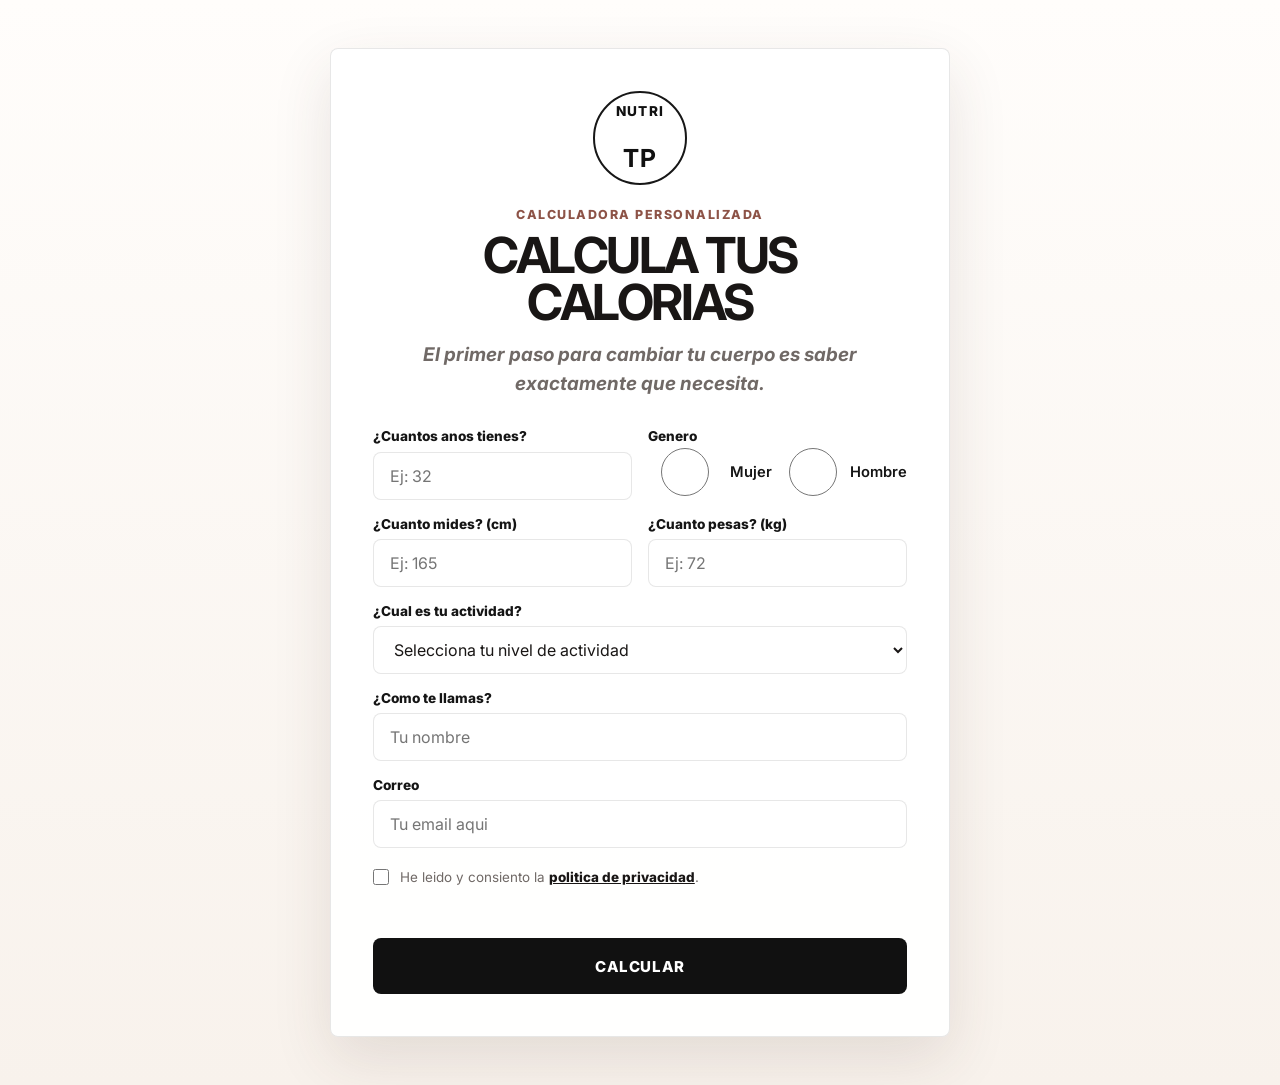
==== calorias/index.html @ 755e5775 "Add branded calorie calculator flow" ====
<!DOCTYPE html>
<html lang="es">
<head>
    <meta charset="UTF-8">
    <meta name="viewport" content="width=device-width, initial-scale=1.0">
    <title>Calcula tus calorias | Nutri TP</title>
    <meta name="description" content="Calculadora de calorias diaria de Nutri TP para mujeres latinas que quieren empezar su cambio con datos claros.">
    <meta name="robots" content="index, follow">
    <meta name="theme-color" content="#f8f2ec">
    <!-- Google Tag Manager -->
    <script>(function(w,d,s,l,i){w[l]=w[l]||[];w[l].push({'gtm.start':
    new Date().getTime(),event:'gtm.js'});var f=d.getElementsByTagName(s)[0],
    j=d.createElement(s),dl=l!='dataLayer'?'&l='+l:'';j.async=true;j.src=
    'https://www.googletagmanager.com/gtm.js?id='+i+dl;f.parentNode.insertBefore(j,f);
    })(window,document,'script','dataLayer','GTM-MWN6KKHT');</script>
    <!-- End Google Tag Manager -->
    <link rel="canonical" href="https://cute-monstera-3b5ed7.netlify.app/calorias/">
    <link rel="preconnect" href="https://fonts.googleapis.com">
    <link rel="preconnect" href="https://fonts.gstatic.com" crossorigin>
    <link href="https://fonts.googleapis.com/css2?family=Inter:wght@400;500;700;800&display=swap" rel="stylesheet">
    <link rel="stylesheet" href="./styles.css">
    <!-- Meta Pixel Code -->
    <script>
        !function(f, b, e, v, n, t, s) {
            if (f.fbq) return;
            n = f.fbq = function() {
                n.callMethod ? n.callMethod.apply(n, arguments) : n.queue.push(arguments);
            };
            if (!f._fbq) f._fbq = n;
            n.push = n;
            n.loaded = !0;
            n.version = '2.0';
            n.queue = [];
            t = b.createElement(e);
            t.async = !0;
            t.src = v;
            s = b.getElementsByTagName(e)[0];
            s.parentNode.insertBefore(t, s);
        }(window, document, 'script', 'https://connect.facebook.net/en_US/fbevents.js');
        fbq('init', '1562018114790795');
        fbq('track', 'PageView');
    </script>
    <!-- End Meta Pixel Code -->
</head>
<body class="calories-page">
    <!-- Google Tag Manager (noscript) -->
    <noscript><iframe src="https://www.googletagmanager.com/ns.html?id=GTM-MWN6KKHT"
    height="0" width="0" style="display:none;visibility:hidden"></iframe></noscript>
    <!-- End Google Tag Manager (noscript) -->
    <noscript><img height="1" width="1" style="display:none"
            src="https://www.facebook.com/tr?id=1562018114790795&ev=PageView&noscript=1" alt=""></noscript>

    <main class="calculator-shell">
        <section class="calculator-card" aria-labelledby="calculator-title">
            <a class="brand-mark" href="../index.html" aria-label="Volver a Nutri TP">
                <span>Nutri</span>
                <strong>TP</strong>
            </a>

            <p class="eyebrow">Calculadora personalizada</p>
            <h1 id="calculator-title">Calcula tus calorias</h1>
            <p class="intro">El primer paso para cambiar tu cuerpo es saber exactamente que necesita.</p>

            <form class="calories-form" id="calories-form" novalidate>
                <div class="form-row">
                    <label class="field">
                        <span>&iquest;Cuantos anos tienes?</span>
                        <input type="number" name="age" inputmode="numeric" min="14" max="85" placeholder="Ej: 32" required>
                    </label>

                    <fieldset class="field fieldset">
                        <legend>Genero</legend>
                        <div class="radio-grid">
                            <label><input type="radio" name="gender" value="female" required> Mujer</label>
                            <label><input type="radio" name="gender" value="male" required> Hombre</label>
                        </div>
                    </fieldset>
                </div>

                <div class="form-row">
                    <label class="field">
                        <span>&iquest;Cuanto mides? (cm)</span>
                        <input type="number" name="height" inputmode="decimal" min="120" max="230" placeholder="Ej: 165" required>
                    </label>

                    <label class="field">
                        <span>&iquest;Cuanto pesas? (kg)</span>
                        <input type="number" name="weight" inputmode="decimal" min="35" max="220" step="0.1" placeholder="Ej: 72" required>
                    </label>
                </div>

                <label class="field">
                    <span>&iquest;Cual es tu actividad?</span>
                    <select name="activity" required>
                        <option value="">Selecciona tu nivel de actividad</option>
                        <option value="1.2">Sedentaria: poco o nada de ejercicio</option>
                        <option value="1.375">Ligera: entrenas 1-3 dias por semana</option>
                        <option value="1.55">Moderada: entrenas 3-5 dias por semana</option>
                        <option value="1.725">Alta: entrenas 6-7 dias por semana</option>
                    </select>
                </label>

                <label class="field">
                    <span>&iquest;Como te llamas?</span>
                    <input type="text" name="name" autocomplete="name" placeholder="Tu nombre" required>
                </label>

                <label class="field">
                    <span>Correo</span>
                    <input type="email" name="email" autocomplete="email" placeholder="Tu email aqui" required>
                </label>

                <label class="privacy-check">
                    <input type="checkbox" name="privacy" required>
                    <span>He leido y consiento la <a href="../index.html" target="_blank" rel="noopener">politica de privacidad</a>.</span>
                </label>

                <p class="form-error" id="form-error" role="alert" aria-live="polite"></p>

                <button class="submit-button" type="submit">Calcular</button>
            </form>
        </section>
    </main>

    <script src="./calorias.js"></script>
</body>
</html>
---- calorias/styles.css ----
:root {
    --bg-page: #f8f2ec;
    --bg-panel: #ffffff;
    --bg-soft: #f5eee8;
    --text-primary: #191615;
    --text-secondary: #706966;
    --accent-primary: #a96657;
    --accent-strong: #8d5347;
    --accent-pink: #e44c87;
    --border-soft: rgba(25, 22, 21, 0.1);
    --shadow-soft: 0 22px 60px rgba(72, 48, 39, 0.12);
    --font-body: 'Inter', sans-serif;
}

* {
    box-sizing: border-box;
    margin: 0;
    padding: 0;
}

html {
    min-height: 100%;
}

body {
    min-height: 100vh;
    color: var(--text-primary);
    font-family: var(--font-body);
    background:
        linear-gradient(180deg, #fffdfb 0%, var(--bg-page) 100%);
}

button,
input,
select {
    font: inherit;
}

a {
    color: inherit;
}

.calculator-shell,
.result-shell {
    width: min(100%, 1180px);
    min-height: 100vh;
    margin: 0 auto;
    padding: 3rem 1rem;
    display: grid;
    place-items: center;
}

.calculator-card,
.result-card {
    width: min(100%, 620px);
    border: 1px solid var(--border-soft);
    border-radius: 8px;
    background: rgba(255, 255, 255, 0.94);
    box-shadow: var(--shadow-soft);
}

.calculator-card {
    padding: clamp(1.4rem, 3.4vw, 2.6rem);
}

.brand-mark {
    width: 94px;
    height: 94px;
    margin: 0 auto 1.4rem;
    border: 2px solid #171717;
    border-radius: 50%;
    color: #111111;
    text-decoration: none;
    display: grid;
    place-items: center;
    line-height: 0.9;
    text-align: center;
    text-transform: uppercase;
    letter-spacing: 0.08em;
}

.brand-mark span,
.brand-mark strong {
    display: block;
}

.brand-mark span {
    font-size: 0.85rem;
    font-weight: 800;
}

.brand-mark strong {
    margin-top: 0.25rem;
    font-size: 1.55rem;
}

.brand-mark-large {
    width: 108px;
    height: 108px;
    margin-bottom: 2.4rem;
}

.eyebrow {
    color: var(--accent-strong);
    font-size: 0.78rem;
    font-weight: 800;
    letter-spacing: 0.12em;
    text-align: center;
    text-transform: uppercase;
}

h1 {
    margin-top: 0.6rem;
    font-size: clamp(2rem, 4.4vw, 3.1rem);
    line-height: 0.96;
    letter-spacing: -0.05em;
    text-align: center;
    text-transform: uppercase;
}

.result-card h1 {
    text-transform: none;
}

.intro,
.result-intro {
    max-width: 31rem;
    margin: 0.8rem auto 1.9rem;
    color: var(--text-secondary);
    font-size: clamp(1rem, 2vw, 1.18rem);
    font-style: italic;
    font-weight: 700;
    line-height: 1.55;
    text-align: center;
}

.calories-form {
    display: grid;
    gap: 1rem;
}

.form-row {
    display: grid;
    grid-template-columns: repeat(2, minmax(0, 1fr));
    gap: 1rem;
}

.field {
    display: grid;
    gap: 0.45rem;
}

.field span,
.fieldset legend {
    color: #151515;
    font-size: 0.85rem;
    font-weight: 800;
}

.fieldset {
    border: 0;
}

.radio-grid {
    min-height: 48px;
    display: grid;
    grid-template-columns: repeat(2, minmax(0, 1fr));
    align-items: center;
    gap: 0.75rem;
}

.radio-grid label {
    display: flex;
    align-items: center;
    gap: 0.5rem;
    color: #151515;
    font-size: 0.92rem;
    font-weight: 600;
}

input,
select {
    width: 100%;
    min-height: 48px;
    border: 1px solid var(--border-soft);
    border-radius: 8px;
    background: #ffffff;
    color: var(--text-primary);
    padding: 0 1rem;
    outline: none;
    transition: border-color 0.2s ease, box-shadow 0.2s ease;
}

select {
    appearance: auto;
}

input:focus,
select:focus {
    border-color: rgba(169, 102, 87, 0.55);
    box-shadow: 0 0 0 4px rgba(169, 102, 87, 0.12);
}

.privacy-check {
    margin-top: 0.2rem;
    display: flex;
    align-items: flex-start;
    gap: 0.7rem;
    color: var(--text-secondary);
    font-size: 0.84rem;
    line-height: 1.45;
}

.privacy-check input {
    width: 16px;
    min-width: 16px;
    height: 16px;
    min-height: 16px;
    margin-top: 0.1rem;
    padding: 0;
}

.privacy-check a {
    color: var(--text-primary);
    font-weight: 800;
}

.form-error {
    min-height: 1.2rem;
    color: #b42318;
    font-size: 0.9rem;
    font-weight: 700;
    text-align: center;
}

.submit-button,
.booking-button {
    width: 100%;
    min-height: 56px;
    border: 0;
    border-radius: 8px;
    background: #111111;
    color: #ffffff;
    cursor: pointer;
    font-size: 0.94rem;
    font-weight: 800;
    letter-spacing: 0.04em;
    text-transform: uppercase;
    transition: transform 0.2s ease, background 0.2s ease, box-shadow 0.2s ease;
}

.submit-button:hover,
.booking-button:hover {
    transform: translateY(-1px);
    box-shadow: 0 18px 34px rgba(0, 0, 0, 0.14);
}

.result-card {
    width: min(100%, 980px);
    padding: clamp(2rem, 5vw, 4.8rem);
    text-align: center;
}

.result-intro {
    max-width: 45rem;
    margin-bottom: 3rem;
    font-style: normal;
    font-weight: 500;
}

.result-list {
    display: grid;
    gap: 1rem;
}

.result-item {
    min-height: 104px;
    border-radius: 8px;
    background: var(--bg-soft);
    padding: 1.2rem 2rem;
    display: grid;
    grid-template-columns: minmax(0, 1fr) auto;
    align-items: center;
    gap: 1.5rem;
    text-align: left;
}

.result-item div {
    display: flex;
    align-items: baseline;
    gap: 1rem;
    min-width: 0;
}

.result-item strong {
    color: #000000;
    font-size: clamp(2.4rem, 5vw, 3.4rem);
    line-height: 1;
    letter-spacing: -0.05em;
}

.result-item span {
    color: var(--text-secondary);
    font-size: clamp(1.1rem, 2.2vw, 1.45rem);
}

.result-item p {
    color: #111111;
    font-size: clamp(1rem, 2vw, 1.35rem);
    font-weight: 800;
    text-align: right;
}

.booking-button {
    max-width: 760px;
    min-height: 76px;
    margin-top: 3rem;
    background: linear-gradient(135deg, var(--accent-pink), var(--accent-primary));
    font-size: clamp(1rem, 2.1vw, 1.35rem);
    letter-spacing: 0.08em;
}

.investment-note {
    max-width: 52rem;
    margin: 1.4rem auto 0;
    color: var(--text-secondary);
    font-size: clamp(1rem, 2vw, 1.2rem);
    font-style: italic;
    font-weight: 700;
    line-height: 1.55;
}

.calendly-overlay,
.calendly-popup {
    z-index: 999999 !important;
}

@media (max-width: 720px) {
    .calculator-shell,
    .result-shell {
        padding: 1rem;
        align-items: start;
    }

    .calculator-card,
    .result-card {
        padding: 1.15rem;
    }

    .brand-mark {
        width: 76px;
        height: 76px;
        margin-bottom: 1rem;
    }

    .brand-mark-large {
        width: 84px;
        height: 84px;
    }

    .brand-mark strong {
        font-size: 1.2rem;
    }

    .brand-mark span {
        font-size: 0.7rem;
    }

    .form-row,
    .result-item {
        grid-template-columns: 1fr;
    }

    .radio-grid {
        grid-template-columns: 1fr 1fr;
    }

    .result-card {
        text-align: center;
    }

    .result-intro {
        margin-bottom: 1.8rem;
    }

    .result-item {
        min-height: 0;
        padding: 1rem;
        gap: 0.45rem;
        text-align: center;
    }

    .result-item div {
        justify-content: center;
        gap: 0.55rem;
        flex-wrap: wrap;
    }

    .result-item p {
        text-align: center;
    }

    .booking-button {
        min-height: 64px;
        margin-top: 1.5rem;
    }
}
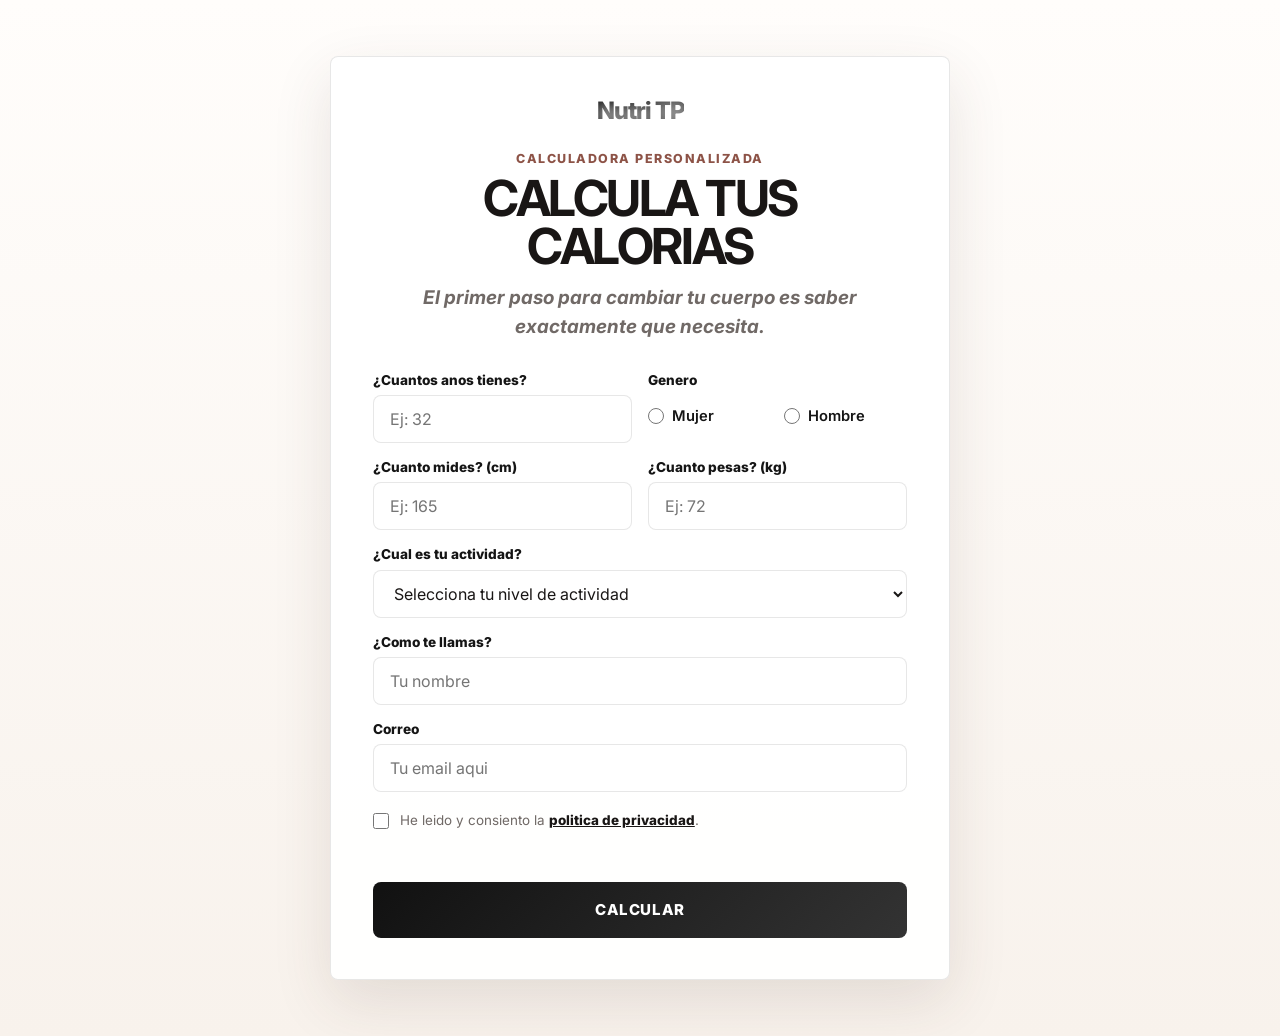
==== commit e4b6b283: "Refine calorie calculator branding" ====
--- a/calorias/index.html
+++ b/calorias/index.html
@@ -52,10 +52,7 @@
 
     <main class="calculator-shell">
         <section class="calculator-card" aria-labelledby="calculator-title">
-            <a class="brand-mark" href="../index.html" aria-label="Volver a Nutri TP">
-                <span>Nutri</span>
-                <strong>TP</strong>
-            </a>
+            <a class="brand-mark" href="../index.html" aria-label="Volver a Nutri TP">Nutri TP</a>
 
             <p class="eyebrow">Calculadora personalizada</p>
             <h1 id="calculator-title">Calcula tus calorias</h1>
--- a/calorias/styles.css
+++ b/calorias/styles.css
@@ -45,7 +45,7 @@
     width: min(100%, 1180px);
     min-height: 100vh;
     margin: 0 auto;
-    padding: 3rem 1rem;
+    padding: 3.5rem 1rem;
     display: grid;
     place-items: center;
 }
@@ -64,40 +64,25 @@
 }
 
 .brand-mark {
-    width: 94px;
-    height: 94px;
-    margin: 0 auto 1.4rem;
-    border: 2px solid #171717;
-    border-radius: 50%;
-    color: #111111;
+    width: fit-content;
+    margin: 0 auto 1.75rem;
+    color: var(--text-primary);
     text-decoration: none;
-    display: grid;
-    place-items: center;
-    line-height: 0.9;
-    text-align: center;
-    text-transform: uppercase;
-    letter-spacing: 0.08em;
-}
-
-.brand-mark span,
-.brand-mark strong {
     display: block;
-}
-
-.brand-mark span {
-    font-size: 0.85rem;
-    font-weight: 800;
-}
-
-.brand-mark strong {
-    margin-top: 0.25rem;
-    font-size: 1.55rem;
+    font-size: 1.5rem;
+    font-weight: 800;
+    letter-spacing: -1px;
+    line-height: 1;
+    background: linear-gradient(135deg, #111, #555);
+    -webkit-background-clip: text;
+    background-clip: text;
+    -webkit-text-fill-color: transparent;
+    text-shadow: 0 4px 15px rgba(255, 255, 255, 1);
 }
 
 .brand-mark-large {
-    width: 108px;
-    height: 108px;
-    margin-bottom: 2.4rem;
+    margin-bottom: 2.5rem;
+    font-size: 1.65rem;
 }
 
 .eyebrow {
@@ -176,6 +161,15 @@
     color: #151515;
     font-size: 0.92rem;
     font-weight: 600;
+}
+
+input[type="radio"] {
+    width: 16px;
+    min-width: 16px;
+    height: 16px;
+    min-height: 16px;
+    padding: 0;
+    flex: 0 0 auto;
 }
 
 input,
@@ -239,7 +233,7 @@
     min-height: 56px;
     border: 0;
     border-radius: 8px;
-    background: #111111;
+    background: linear-gradient(135deg, #111111, #333333);
     color: #ffffff;
     cursor: pointer;
     font-size: 0.94rem;
@@ -315,7 +309,7 @@
     max-width: 760px;
     min-height: 76px;
     margin-top: 3rem;
-    background: linear-gradient(135deg, var(--accent-pink), var(--accent-primary));
+    background: linear-gradient(135deg, var(--accent-primary), var(--accent-strong));
     font-size: clamp(1rem, 2.1vw, 1.35rem);
     letter-spacing: 0.08em;
 }
@@ -336,34 +330,58 @@
 }
 
 @media (max-width: 720px) {
+    body {
+        background: #ffffff;
+    }
+
     .calculator-shell,
     .result-shell {
-        padding: 1rem;
+        min-height: auto;
+        padding: 1.5rem 0.75rem 2.5rem;
         align-items: start;
     }
 
     .calculator-card,
     .result-card {
-        padding: 1.15rem;
+        width: 100%;
+        border: 0;
+        border-radius: 0;
+        box-shadow: none;
+        background: #ffffff;
+        padding: 0.5rem 0.25rem 0;
     }
 
     .brand-mark {
-        width: 76px;
-        height: 76px;
-        margin-bottom: 1rem;
+        margin-bottom: 1.35rem;
+        font-size: 1.45rem;
     }
 
     .brand-mark-large {
-        width: 84px;
-        height: 84px;
-    }
-
-    .brand-mark strong {
-        font-size: 1.2rem;
-    }
-
-    .brand-mark span {
-        font-size: 0.7rem;
+        margin-bottom: 1.75rem;
+        font-size: 1.45rem;
+    }
+
+    .eyebrow {
+        font-size: 0.72rem;
+    }
+
+    h1 {
+        font-size: clamp(1.9rem, 9.2vw, 2.55rem);
+        line-height: 0.98;
+        letter-spacing: -0.045em;
+    }
+
+    .intro,
+    .result-intro {
+        width: min(100%, 21rem);
+        margin-bottom: 1.45rem;
+        font-size: 1rem;
+        line-height: 1.5;
+        text-wrap: balance;
+    }
+
+    .calories-form {
+        gap: 0.9rem;
     }
 
     .form-row,
@@ -373,6 +391,19 @@
 
     .radio-grid {
         grid-template-columns: 1fr 1fr;
+        min-height: 44px;
+    }
+
+    input,
+    select {
+        min-height: 46px;
+        border-radius: 8px;
+        font-size: 0.95rem;
+    }
+
+    .submit-button {
+        min-height: 54px;
+        margin-top: 0.15rem;
     }
 
     .result-card {
@@ -385,7 +416,8 @@
 
     .result-item {
         min-height: 0;
-        padding: 1rem;
+        border-radius: 8px;
+        padding: 1.15rem 1rem;
         gap: 0.45rem;
         text-align: center;
     }
@@ -403,5 +435,8 @@
     .booking-button {
         min-height: 64px;
         margin-top: 1.5rem;
-    }
-}
+        font-size: 1rem;
+        line-height: 1.25;
+        padding: 0.9rem 1rem;
+    }
+}
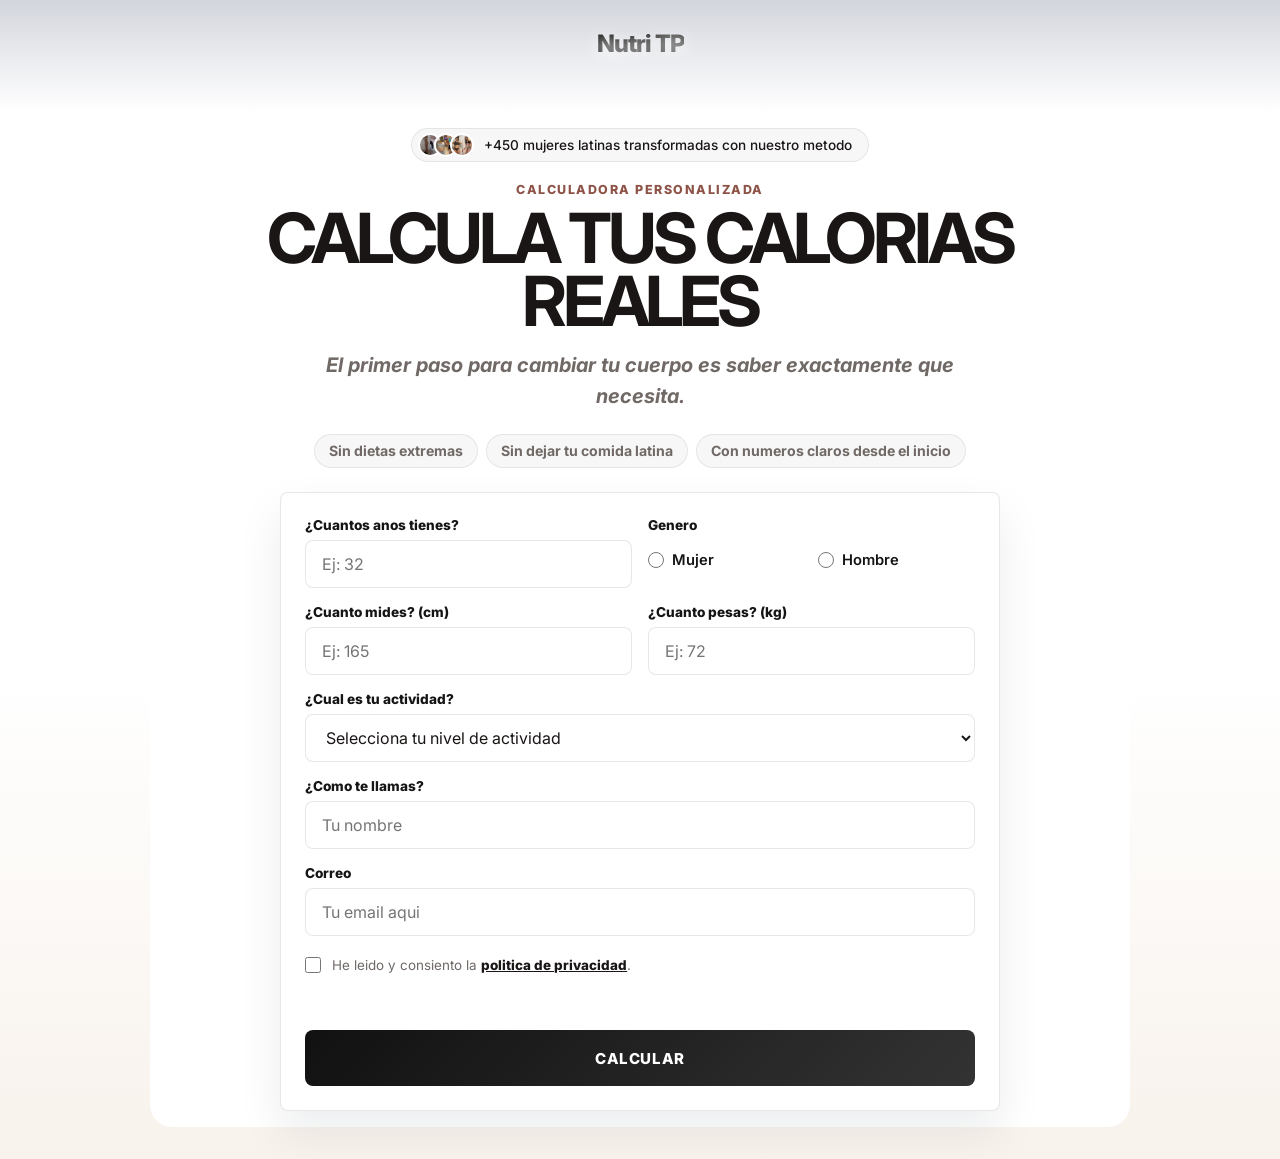
==== commit f57f250e: "Redesign calorie form like home hero" ====
--- a/calorias/index.html
+++ b/calorias/index.html
@@ -50,13 +50,32 @@
     <noscript><img height="1" width="1" style="display:none"
             src="https://www.facebook.com/tr?id=1562018114790795&ev=PageView&noscript=1" alt=""></noscript>
 
+    <header class="calculator-header">
+        <a class="brand-mark" href="../index.html" aria-label="Volver a Nutri TP">Nutri TP</a>
+    </header>
+
     <main class="calculator-shell">
         <section class="calculator-card" aria-labelledby="calculator-title">
-            <a class="brand-mark" href="../index.html" aria-label="Volver a Nutri TP">Nutri TP</a>
+            <div class="badge-proof">
+                <div class="avatars" aria-hidden="true">
+                    <span class="avatar"><img src="../1.png" alt=""></span>
+                    <span class="avatar"><img src="../2.png" alt=""></span>
+                    <span class="avatar"><img src="../3.png" alt=""></span>
+                </div>
+                <span>+450 mujeres latinas transformadas con nuestro metodo</span>
+            </div>
 
-            <p class="eyebrow">Calculadora personalizada</p>
-            <h1 id="calculator-title">Calcula tus calorias</h1>
-            <p class="intro">El primer paso para cambiar tu cuerpo es saber exactamente que necesita.</p>
+            <div class="calculator-copy">
+                <p class="eyebrow">Calculadora personalizada</p>
+                <h1 id="calculator-title">Calcula tus calorias reales</h1>
+                <p class="intro">El primer paso para cambiar tu cuerpo es saber exactamente que necesita.</p>
+
+                <ul class="calculator-benefits" aria-label="Beneficios">
+                    <li>Sin dietas extremas</li>
+                    <li>Sin dejar tu comida latina</li>
+                    <li>Con numeros claros desde el inicio</li>
+                </ul>
+            </div>
 
             <form class="calories-form" id="calories-form" novalidate>
                 <div class="form-row">
--- a/calorias/styles.css
+++ b/calorias/styles.css
@@ -20,14 +20,16 @@
 
 html {
     min-height: 100%;
+    overflow-x: hidden;
 }
 
 body {
     min-height: 100vh;
+    overflow-x: hidden;
     color: var(--text-primary);
     font-family: var(--font-body);
     background:
-        linear-gradient(180deg, #fffdfb 0%, var(--bg-page) 100%);
+        linear-gradient(180deg, #ffffff 0%, #ffffff 58%, var(--bg-page) 100%);
 }
 
 button,
@@ -40,7 +42,15 @@
     color: inherit;
 }
 
-.calculator-shell,
+.calculator-shell {
+    width: min(100%, 1180px);
+    min-height: 100vh;
+    margin: 0 auto;
+    padding: 5rem 1rem 2rem;
+    display: grid;
+    place-items: center;
+}
+
 .result-shell {
     width: min(100%, 1180px);
     min-height: 100vh;
@@ -50,22 +60,45 @@
     place-items: center;
 }
 
-.calculator-card,
+.calculator-header {
+    position: absolute;
+    top: 0;
+    left: 0;
+    z-index: 10;
+    width: 100%;
+    padding: 2rem 1rem 3.5rem;
+    display: flex;
+    justify-content: center;
+    background: linear-gradient(to bottom, rgba(206, 209, 217, 0.92) 0%, rgba(206, 209, 217, 0.42) 52%, rgba(206, 209, 217, 0) 100%);
+    pointer-events: none;
+}
+
+.calculator-header .brand-mark {
+    pointer-events: auto;
+}
+
+.calculator-card {
+    width: min(100%, 980px);
+    border-radius: 22px;
+    background: #ffffff;
+}
+
+.calculator-card {
+    padding: clamp(1.5rem, 4vw, 3rem) clamp(1rem, 3vw, 2rem) 1rem;
+    text-align: center;
+}
+
 .result-card {
-    width: min(100%, 620px);
+    width: min(100%, 980px);
     border: 1px solid var(--border-soft);
     border-radius: 8px;
     background: rgba(255, 255, 255, 0.94);
     box-shadow: var(--shadow-soft);
 }
 
-.calculator-card {
-    padding: clamp(1.4rem, 3.4vw, 2.6rem);
-}
-
 .brand-mark {
     width: fit-content;
-    margin: 0 auto 1.75rem;
+    margin: 0 auto;
     color: var(--text-primary);
     text-decoration: none;
     display: block;
@@ -85,6 +118,53 @@
     font-size: 1.65rem;
 }
 
+.badge-proof {
+    width: fit-content;
+    max-width: 100%;
+    margin: 0 auto 1.25rem;
+    display: inline-flex;
+    align-items: center;
+    gap: 10px;
+    border: 1px solid rgba(0, 0, 0, 0.08);
+    border-radius: 50px;
+    background: rgba(0, 0, 0, 0.03);
+    padding: 4px 16px 4px 6px;
+    color: var(--text-primary);
+    font-size: 0.85rem;
+    font-weight: 500;
+}
+
+.avatars {
+    display: flex;
+    flex: 0 0 auto;
+}
+
+.avatar {
+    width: 24px;
+    height: 24px;
+    margin-left: -8px;
+    border: 2px solid #ffffff;
+    border-radius: 50%;
+    overflow: hidden;
+    background: #333333;
+}
+
+.avatar:first-child {
+    margin-left: 0;
+}
+
+.avatar img {
+    width: 100%;
+    height: 100%;
+    display: block;
+    object-fit: cover;
+}
+
+.calculator-copy {
+    max-width: 820px;
+    margin: 0 auto;
+}
+
 .eyebrow {
     color: var(--accent-strong);
     font-size: 0.78rem;
@@ -96,9 +176,9 @@
 
 h1 {
     margin-top: 0.6rem;
-    font-size: clamp(2rem, 4.4vw, 3.1rem);
-    line-height: 0.96;
-    letter-spacing: -0.05em;
+    font-size: clamp(2.35rem, 5.4vw, 4.7rem);
+    line-height: 0.92;
+    letter-spacing: -0.06em;
     text-align: center;
     text-transform: uppercase;
 }
@@ -109,19 +189,48 @@
 
 .intro,
 .result-intro {
-    max-width: 31rem;
-    margin: 0.8rem auto 1.9rem;
+    max-width: 42rem;
+    margin: 1rem auto 1.4rem;
     color: var(--text-secondary);
-    font-size: clamp(1rem, 2vw, 1.18rem);
+    font-size: clamp(1rem, 2vw, 1.25rem);
     font-style: italic;
     font-weight: 700;
     line-height: 1.55;
     text-align: center;
 }
 
+.calculator-benefits {
+    max-width: 720px;
+    margin: 0 auto 1.5rem;
+    padding: 0;
+    display: flex;
+    justify-content: center;
+    flex-wrap: wrap;
+    gap: 0.55rem;
+    list-style: none;
+}
+
+.calculator-benefits li {
+    border: 1px solid rgba(0, 0, 0, 0.08);
+    border-radius: 999px;
+    background: rgba(0, 0, 0, 0.03);
+    padding: 0.45rem 0.85rem;
+    color: var(--text-secondary);
+    font-size: 0.88rem;
+    font-weight: 700;
+}
+
 .calories-form {
+    width: min(100%, 720px);
+    margin: 0 auto;
+    border-radius: 8px;
+    background: #ffffff;
+    padding: clamp(1rem, 2.5vw, 1.5rem);
     display: grid;
     gap: 1rem;
+    text-align: left;
+    box-shadow: 0 20px 45px rgba(15, 23, 42, 0.08);
+    border: 1px solid var(--border-soft);
 }
 
 .form-row {
@@ -243,6 +352,16 @@
     transition: transform 0.2s ease, background 0.2s ease, box-shadow 0.2s ease;
 }
 
+.submit-button {
+    margin-top: 0.25rem;
+}
+
+.submit-button:disabled {
+    cursor: wait;
+    opacity: 0.72;
+    transform: none;
+}
+
 .submit-button:hover,
 .booking-button:hover {
     transform: translateY(-1px);
@@ -337,8 +456,12 @@
     .calculator-shell,
     .result-shell {
         min-height: auto;
-        padding: 1.5rem 0.75rem 2.5rem;
+        padding: 5.25rem 0.75rem 2.5rem;
         align-items: start;
+    }
+
+    .result-shell {
+        padding-top: 1.5rem;
     }
 
     .calculator-card,
@@ -352,7 +475,6 @@
     }
 
     .brand-mark {
-        margin-bottom: 1.35rem;
         font-size: 1.45rem;
     }
 
@@ -366,8 +488,11 @@
     }
 
     h1 {
-        font-size: clamp(1.9rem, 9.2vw, 2.55rem);
-        line-height: 0.98;
+        max-width: 8.6ch;
+        margin-left: auto;
+        margin-right: auto;
+        font-size: clamp(2.25rem, 12vw, 3rem);
+        line-height: 0.94;
         letter-spacing: -0.045em;
     }
 
@@ -381,7 +506,38 @@
     }
 
     .calories-form {
+        width: 100%;
+        background: #ffffff;
+        padding: 0;
+        border: 0;
+        box-shadow: none;
         gap: 0.9rem;
+    }
+
+    .badge-proof {
+        width: 100%;
+        align-items: center;
+        margin-bottom: 1rem;
+        border-radius: 22px;
+        padding: 0.45rem 0.85rem 0.45rem 0.45rem;
+        font-size: 0.78rem;
+        line-height: 1.35;
+        text-align: left;
+    }
+
+    .badge-proof > span {
+        min-width: 0;
+        white-space: normal;
+    }
+
+    .calculator-benefits {
+        margin-bottom: 1.25rem;
+        gap: 0.45rem;
+    }
+
+    .calculator-benefits li {
+        font-size: 0.78rem;
+        padding: 0.4rem 0.65rem;
     }
 
     .form-row,
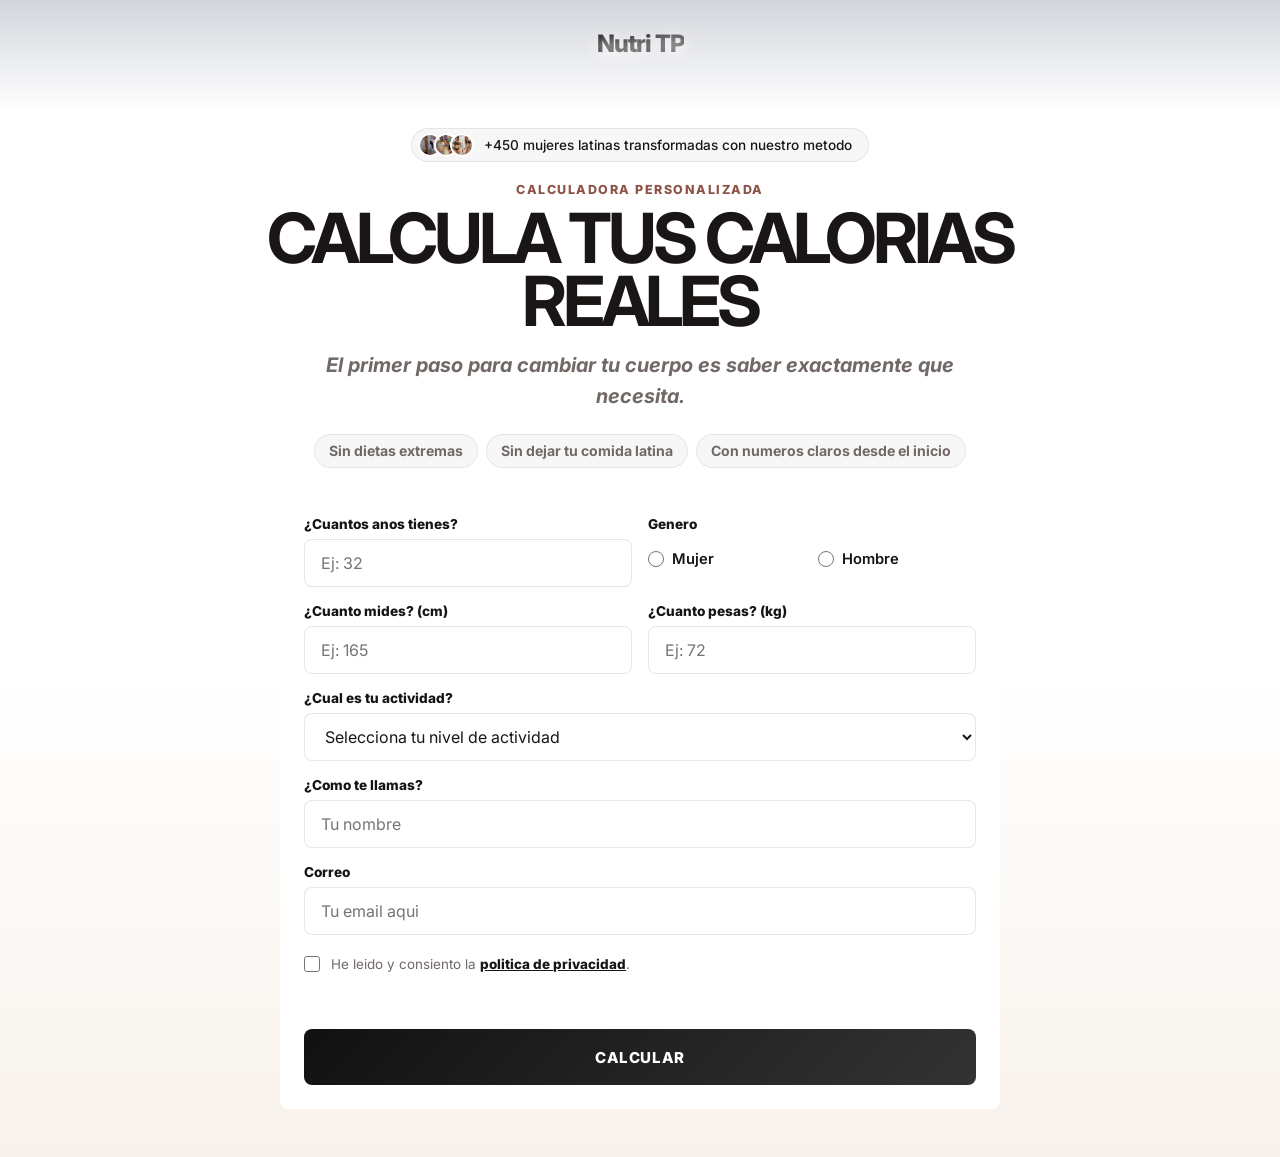
==== commit 2d75b292: "Compact calorie form and add privacy modal" ====
--- a/calorias/index.html
+++ b/calorias/index.html
@@ -128,7 +128,7 @@
 
                 <label class="privacy-check">
                     <input type="checkbox" name="privacy" required>
-                    <span>He leido y consiento la <a href="../index.html" target="_blank" rel="noopener">politica de privacidad</a>.</span>
+                    <span>He leido y consiento la <button class="privacy-link" type="button" data-privacy-open>politica de privacidad</button>.</span>
                 </label>
 
                 <p class="form-error" id="form-error" role="alert" aria-live="polite"></p>
@@ -138,6 +138,36 @@
         </section>
     </main>
 
+    <dialog class="privacy-modal" id="privacy-modal" aria-labelledby="privacy-title">
+        <div class="privacy-panel">
+            <button class="privacy-close" type="button" data-privacy-close aria-label="Cerrar">×</button>
+            <p class="eyebrow">Privacidad y consentimiento</p>
+            <h2 id="privacy-title">Uso de tus datos</h2>
+            <div class="privacy-content">
+                <p>
+                    Al enviar este formulario autorizas a Nutri TP a tratar los datos introducidos para calcular tus
+                    calorias, registrar tu solicitud y contactar contigo en relacion con asesorias, valoraciones,
+                    seguimiento comercial y comunicaciones sobre nuestros servicios.
+                </p>
+                <p>
+                    Usaremos tu nombre, correo electronico, edad, genero, altura, peso, nivel de actividad y resultado
+                    estimado de calorias para personalizar la comunicacion, evitar duplicados por email y mejorar
+                    nuestras campanas y procesos internos.
+                </p>
+                <p>
+                    Tus datos podran integrarse con herramientas como Google Sheets, n8n, Meta, Google Tag Manager u
+                    otras plataformas de automatizacion, analitica y marketing necesarias para gestionar la solicitud.
+                    No vendemos tus datos a terceros.
+                </p>
+                <p>
+                    Puedes solicitar acceso, rectificacion o eliminacion de tus datos escribiendo al canal de contacto
+                    habitual de Nutri TP. Si no estas de acuerdo, no marques la casilla ni envies el formulario.
+                </p>
+            </div>
+            <button class="privacy-accept" type="button" data-privacy-close>Entendido</button>
+        </div>
+    </dialog>
+
     <script src="./calorias.js"></script>
 </body>
 </html>
--- a/calorias/styles.css
+++ b/calorias/styles.css
@@ -79,8 +79,7 @@
 
 .calculator-card {
     width: min(100%, 980px);
-    border-radius: 22px;
-    background: #ffffff;
+    background: transparent;
 }
 
 .calculator-card {
@@ -229,8 +228,6 @@
     display: grid;
     gap: 1rem;
     text-align: left;
-    box-shadow: 0 20px 45px rgba(15, 23, 42, 0.08);
-    border: 1px solid var(--border-soft);
 }
 
 .form-row {
@@ -323,9 +320,15 @@
     padding: 0;
 }
 
-.privacy-check a {
+.privacy-link {
+    appearance: none;
+    border: 0;
+    background: transparent;
     color: var(--text-primary);
+    cursor: pointer;
     font-weight: 800;
+    padding: 0;
+    text-decoration: underline;
 }
 
 .form-error {
@@ -334,6 +337,79 @@
     font-size: 0.9rem;
     font-weight: 700;
     text-align: center;
+}
+
+.privacy-modal {
+    width: min(calc(100% - 2rem), 680px);
+    border: 0;
+    border-radius: 8px;
+    padding: 0;
+    color: var(--text-primary);
+    background: transparent;
+}
+
+.privacy-modal::backdrop {
+    background: rgba(0, 0, 0, 0.52);
+}
+
+.privacy-panel {
+    position: relative;
+    border-radius: 8px;
+    background: #ffffff;
+    padding: clamp(1.4rem, 3vw, 2rem);
+    box-shadow: 0 24px 60px rgba(0, 0, 0, 0.24);
+}
+
+.privacy-panel h2 {
+    margin-top: 0.5rem;
+    font-size: clamp(1.8rem, 4vw, 2.4rem);
+    line-height: 1;
+    letter-spacing: -0.05em;
+    text-align: center;
+    text-transform: uppercase;
+}
+
+.privacy-content {
+    max-height: min(52vh, 460px);
+    margin-top: 1rem;
+    overflow: auto;
+    color: var(--text-secondary);
+    font-size: 0.95rem;
+    line-height: 1.65;
+}
+
+.privacy-content p + p {
+    margin-top: 0.9rem;
+}
+
+.privacy-close {
+    position: absolute;
+    top: 0.75rem;
+    right: 0.75rem;
+    width: 36px;
+    height: 36px;
+    border: 0;
+    border-radius: 50%;
+    background: rgba(0, 0, 0, 0.05);
+    color: #111111;
+    cursor: pointer;
+    font-size: 1.4rem;
+    line-height: 1;
+}
+
+.privacy-accept {
+    width: 100%;
+    min-height: 50px;
+    margin-top: 1.2rem;
+    border: 0;
+    border-radius: 8px;
+    background: #111111;
+    color: #ffffff;
+    cursor: pointer;
+    font-size: 0.9rem;
+    font-weight: 800;
+    letter-spacing: 0.04em;
+    text-transform: uppercase;
 }
 
 .submit-button,
@@ -453,10 +529,14 @@
         background: #ffffff;
     }
 
+    .calculator-header {
+        padding: 1rem 1rem 2.2rem;
+    }
+
     .calculator-shell,
     .result-shell {
         min-height: auto;
-        padding: 5.25rem 0.75rem 2.5rem;
+        padding: 3.65rem 0.75rem 2rem;
         align-items: start;
     }
 
@@ -470,12 +550,12 @@
         border: 0;
         border-radius: 0;
         box-shadow: none;
-        background: #ffffff;
-        padding: 0.5rem 0.25rem 0;
+        background: transparent;
+        padding: 0 0.25rem;
     }
 
     .brand-mark {
-        font-size: 1.45rem;
+        font-size: 1.25rem;
     }
 
     .brand-mark-large {
@@ -484,24 +564,26 @@
     }
 
     .eyebrow {
-        font-size: 0.72rem;
+        font-size: 0.62rem;
+        letter-spacing: 0.1em;
     }
 
     h1 {
-        max-width: 8.6ch;
+        max-width: 10.2ch;
         margin-left: auto;
         margin-right: auto;
-        font-size: clamp(2.25rem, 12vw, 3rem);
-        line-height: 0.94;
+        font-size: clamp(1.65rem, 8.8vw, 2.1rem);
+        line-height: 0.92;
         letter-spacing: -0.045em;
     }
 
     .intro,
     .result-intro {
         width: min(100%, 21rem);
-        margin-bottom: 1.45rem;
-        font-size: 1rem;
-        line-height: 1.5;
+        margin-top: 0.55rem;
+        margin-bottom: 0.75rem;
+        font-size: 0.84rem;
+        line-height: 1.35;
         text-wrap: balance;
     }
 
@@ -511,10 +593,11 @@
         padding: 0;
         border: 0;
         box-shadow: none;
-        gap: 0.9rem;
+        gap: 0.5rem;
     }
 
     .badge-proof {
+        display: none;
         width: 100%;
         align-items: center;
         margin-bottom: 1rem;
@@ -531,8 +614,9 @@
     }
 
     .calculator-benefits {
-        margin-bottom: 1.25rem;
-        gap: 0.45rem;
+        display: none;
+        margin-bottom: 0.65rem;
+        gap: 0.35rem;
     }
 
     .calculator-benefits li {
@@ -547,19 +631,68 @@
 
     .radio-grid {
         grid-template-columns: 1fr 1fr;
-        min-height: 44px;
+        min-height: 34px;
+        gap: 0.5rem;
+    }
+
+    .field {
+        gap: 0.25rem;
+    }
+
+    .field span,
+    .fieldset legend {
+        font-size: 0.78rem;
+    }
+
+    .radio-grid label {
+        font-size: 0.86rem;
+    }
+
+    input[type="radio"],
+    .privacy-check input {
+        width: 14px;
+        min-width: 14px;
+        height: 14px;
+        min-height: 14px;
     }
 
     input,
     select {
+        min-height: 38px;
+        border-radius: 8px;
+        font-size: 0.88rem;
+        padding-inline: 0.75rem;
+    }
+
+    .privacy-check {
+        gap: 0.55rem;
+        font-size: 0.72rem;
+        line-height: 1.3;
+    }
+
+    .form-error {
+        min-height: 0.95rem;
+        font-size: 0.76rem;
+    }
+
+    .submit-button {
+        min-height: 43px;
+        margin-top: 0.05rem;
+        font-size: 0.82rem;
+    }
+
+    .privacy-panel {
+        padding: 1.35rem 1rem 1rem;
+    }
+
+    .privacy-content {
+        max-height: 58vh;
+        font-size: 0.86rem;
+        line-height: 1.55;
+    }
+
+    .privacy-accept {
         min-height: 46px;
-        border-radius: 8px;
-        font-size: 0.95rem;
-    }
-
-    .submit-button {
-        min-height: 54px;
-        margin-top: 0.15rem;
     }
 
     .result-card {
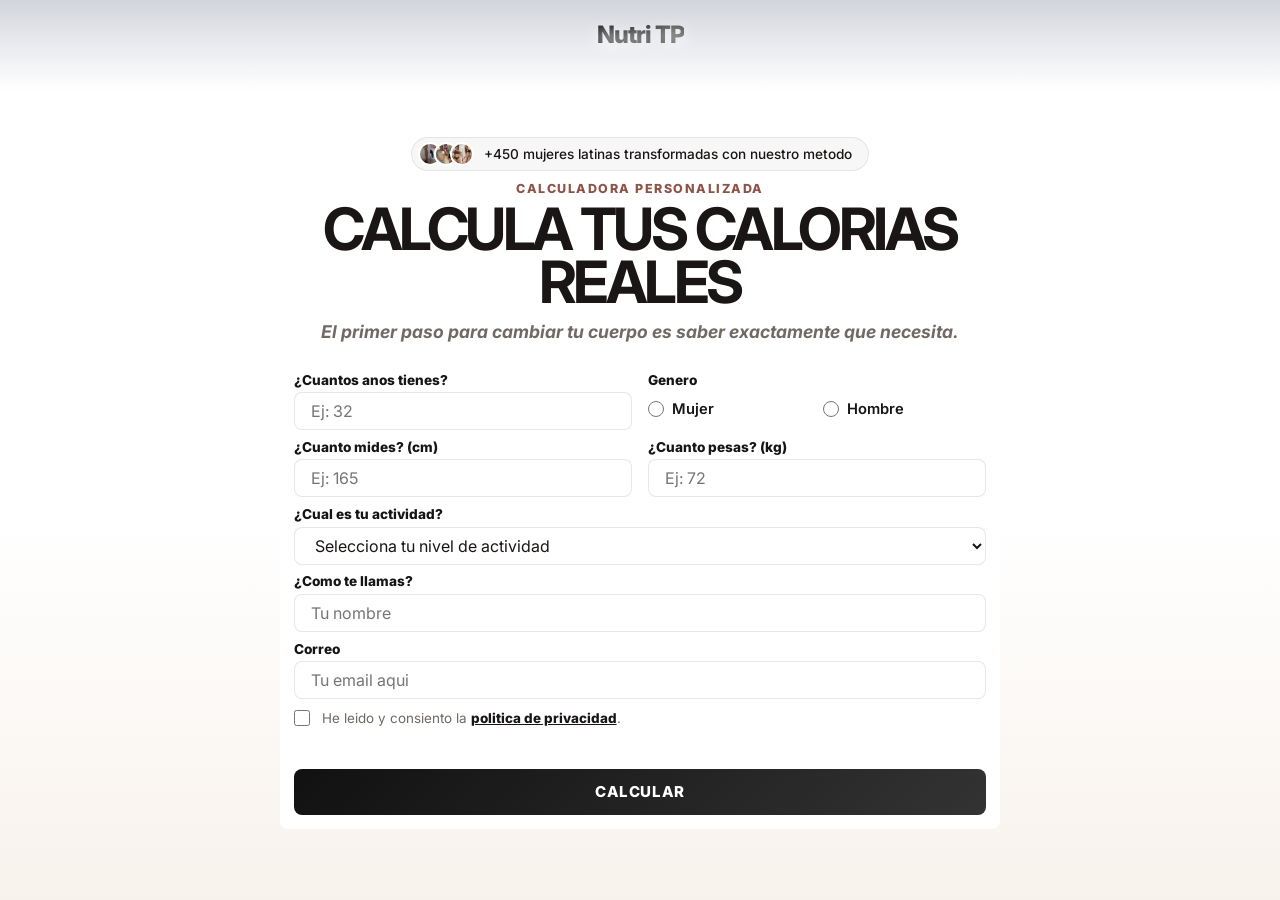
==== commit 4d8b4c0d: "Compact calorie form viewport fit" ====
--- a/calorias/index.html
+++ b/calorias/index.html
@@ -69,12 +69,6 @@
                 <p class="eyebrow">Calculadora personalizada</p>
                 <h1 id="calculator-title">Calcula tus calorias reales</h1>
                 <p class="intro">El primer paso para cambiar tu cuerpo es saber exactamente que necesita.</p>
-
-                <ul class="calculator-benefits" aria-label="Beneficios">
-                    <li>Sin dietas extremas</li>
-                    <li>Sin dejar tu comida latina</li>
-                    <li>Con numeros claros desde el inicio</li>
-                </ul>
             </div>
 
             <form class="calories-form" id="calories-form" novalidate>
--- a/calorias/styles.css
+++ b/calorias/styles.css
@@ -46,7 +46,7 @@
     width: min(100%, 1180px);
     min-height: 100vh;
     margin: 0 auto;
-    padding: 5rem 1rem 2rem;
+    padding: 3.45rem 1rem 0.75rem;
     display: grid;
     place-items: center;
 }
@@ -66,7 +66,7 @@
     left: 0;
     z-index: 10;
     width: 100%;
-    padding: 2rem 1rem 3.5rem;
+    padding: 1.45rem 1rem 2.75rem;
     display: flex;
     justify-content: center;
     background: linear-gradient(to bottom, rgba(206, 209, 217, 0.92) 0%, rgba(206, 209, 217, 0.42) 52%, rgba(206, 209, 217, 0) 100%);
@@ -83,7 +83,7 @@
 }
 
 .calculator-card {
-    padding: clamp(1.5rem, 4vw, 3rem) clamp(1rem, 3vw, 2rem) 1rem;
+    padding: clamp(1rem, 2.4vw, 2rem) clamp(1rem, 3vw, 2rem) 0.5rem;
     text-align: center;
 }
 
@@ -120,7 +120,7 @@
 .badge-proof {
     width: fit-content;
     max-width: 100%;
-    margin: 0 auto 1.25rem;
+    margin: 0 auto 0.65rem;
     display: inline-flex;
     align-items: center;
     gap: 10px;
@@ -174,8 +174,8 @@
 }
 
 h1 {
-    margin-top: 0.6rem;
-    font-size: clamp(2.35rem, 5.4vw, 4.7rem);
+    margin-top: 0.35rem;
+    font-size: clamp(2rem, 4.6vw, 3.65rem);
     line-height: 0.92;
     letter-spacing: -0.06em;
     text-align: center;
@@ -189,34 +189,13 @@
 .intro,
 .result-intro {
     max-width: 42rem;
-    margin: 1rem auto 1.4rem;
+    margin: 0.55rem auto 0.75rem;
     color: var(--text-secondary);
-    font-size: clamp(1rem, 2vw, 1.25rem);
+    font-size: clamp(0.95rem, 1.8vw, 1.1rem);
     font-style: italic;
     font-weight: 700;
     line-height: 1.55;
     text-align: center;
-}
-
-.calculator-benefits {
-    max-width: 720px;
-    margin: 0 auto 1.5rem;
-    padding: 0;
-    display: flex;
-    justify-content: center;
-    flex-wrap: wrap;
-    gap: 0.55rem;
-    list-style: none;
-}
-
-.calculator-benefits li {
-    border: 1px solid rgba(0, 0, 0, 0.08);
-    border-radius: 999px;
-    background: rgba(0, 0, 0, 0.03);
-    padding: 0.45rem 0.85rem;
-    color: var(--text-secondary);
-    font-size: 0.88rem;
-    font-weight: 700;
 }
 
 .calories-form {
@@ -224,21 +203,21 @@
     margin: 0 auto;
     border-radius: 8px;
     background: #ffffff;
-    padding: clamp(1rem, 2.5vw, 1.5rem);
+    padding: clamp(0.55rem, 1.35vw, 0.9rem);
     display: grid;
-    gap: 1rem;
+    gap: 0.55rem;
     text-align: left;
 }
 
 .form-row {
     display: grid;
     grid-template-columns: repeat(2, minmax(0, 1fr));
-    gap: 1rem;
+    gap: 0.72rem 1rem;
 }
 
 .field {
     display: grid;
-    gap: 0.45rem;
+    gap: 0.28rem;
 }
 
 .field span,
@@ -253,7 +232,7 @@
 }
 
 .radio-grid {
-    min-height: 48px;
+    min-height: 42px;
     display: grid;
     grid-template-columns: repeat(2, minmax(0, 1fr));
     align-items: center;
@@ -281,7 +260,7 @@
 input,
 select {
     width: 100%;
-    min-height: 48px;
+    min-height: 38px;
     border: 1px solid var(--border-soft);
     border-radius: 8px;
     background: #ffffff;
@@ -302,7 +281,7 @@
 }
 
 .privacy-check {
-    margin-top: 0.2rem;
+    margin-top: 0.05rem;
     display: flex;
     align-items: flex-start;
     gap: 0.7rem;
@@ -415,7 +394,7 @@
 .submit-button,
 .booking-button {
     width: 100%;
-    min-height: 56px;
+    min-height: 46px;
     border: 0;
     border-radius: 8px;
     background: linear-gradient(135deg, #111111, #333333);
@@ -530,13 +509,13 @@
     }
 
     .calculator-header {
-        padding: 1rem 1rem 2.2rem;
+        padding: 0.55rem 1rem 1.4rem;
     }
 
     .calculator-shell,
     .result-shell {
         min-height: auto;
-        padding: 3.65rem 0.75rem 2rem;
+        padding: 2.15rem 0.75rem 0.8rem;
         align-items: start;
     }
 
@@ -555,7 +534,7 @@
     }
 
     .brand-mark {
-        font-size: 1.25rem;
+        font-size: 1.05rem;
     }
 
     .brand-mark-large {
@@ -564,26 +543,26 @@
     }
 
     .eyebrow {
-        font-size: 0.62rem;
-        letter-spacing: 0.1em;
+        font-size: 0.54rem;
+        letter-spacing: 0.085em;
     }
 
     h1 {
-        max-width: 10.2ch;
+        max-width: 14ch;
         margin-left: auto;
         margin-right: auto;
-        font-size: clamp(1.65rem, 8.8vw, 2.1rem);
-        line-height: 0.92;
+        font-size: clamp(1.25rem, 6.4vw, 1.58rem);
+        line-height: 0.9;
         letter-spacing: -0.045em;
     }
 
     .intro,
     .result-intro {
         width: min(100%, 21rem);
-        margin-top: 0.55rem;
-        margin-bottom: 0.75rem;
-        font-size: 0.84rem;
-        line-height: 1.35;
+        margin-top: 0.35rem;
+        margin-bottom: 0.38rem;
+        font-size: 0.66rem;
+        line-height: 1.2;
         text-wrap: balance;
     }
 
@@ -593,7 +572,7 @@
         padding: 0;
         border: 0;
         box-shadow: none;
-        gap: 0.5rem;
+        gap: 0.34rem;
     }
 
     .badge-proof {
@@ -613,39 +592,32 @@
         white-space: normal;
     }
 
-    .calculator-benefits {
-        display: none;
-        margin-bottom: 0.65rem;
-        gap: 0.35rem;
-    }
-
-    .calculator-benefits li {
-        font-size: 0.78rem;
-        padding: 0.4rem 0.65rem;
-    }
-
-    .form-row,
+    .form-row {
+        grid-template-columns: repeat(2, minmax(0, 1fr));
+        gap: 0.34rem 0.65rem;
+    }
+
     .result-item {
         grid-template-columns: 1fr;
     }
 
     .radio-grid {
         grid-template-columns: 1fr 1fr;
-        min-height: 34px;
-        gap: 0.5rem;
+        min-height: 27px;
+        gap: 0.28rem;
     }
 
     .field {
-        gap: 0.25rem;
+        gap: 0.16rem;
     }
 
     .field span,
     .fieldset legend {
-        font-size: 0.78rem;
+        font-size: 0.62rem;
     }
 
     .radio-grid label {
-        font-size: 0.86rem;
+        font-size: 0.68rem;
     }
 
     input[type="radio"],
@@ -658,27 +630,28 @@
 
     input,
     select {
-        min-height: 38px;
+        min-height: 30px;
         border-radius: 8px;
-        font-size: 0.88rem;
-        padding-inline: 0.75rem;
+        font-size: 0.72rem;
+        padding-inline: 0.55rem;
     }
 
     .privacy-check {
-        gap: 0.55rem;
+        gap: 0.45rem;
+        font-size: 0.62rem;
+        line-height: 1.2;
+        margin-top: 0.05rem;
+    }
+
+    .form-error {
+        min-height: 0.65rem;
+        font-size: 0.68rem;
+    }
+
+    .submit-button {
+        min-height: 34px;
+        margin-top: 0.05rem;
         font-size: 0.72rem;
-        line-height: 1.3;
-    }
-
-    .form-error {
-        min-height: 0.95rem;
-        font-size: 0.76rem;
-    }
-
-    .submit-button {
-        min-height: 43px;
-        margin-top: 0.05rem;
-        font-size: 0.82rem;
     }
 
     .privacy-panel {
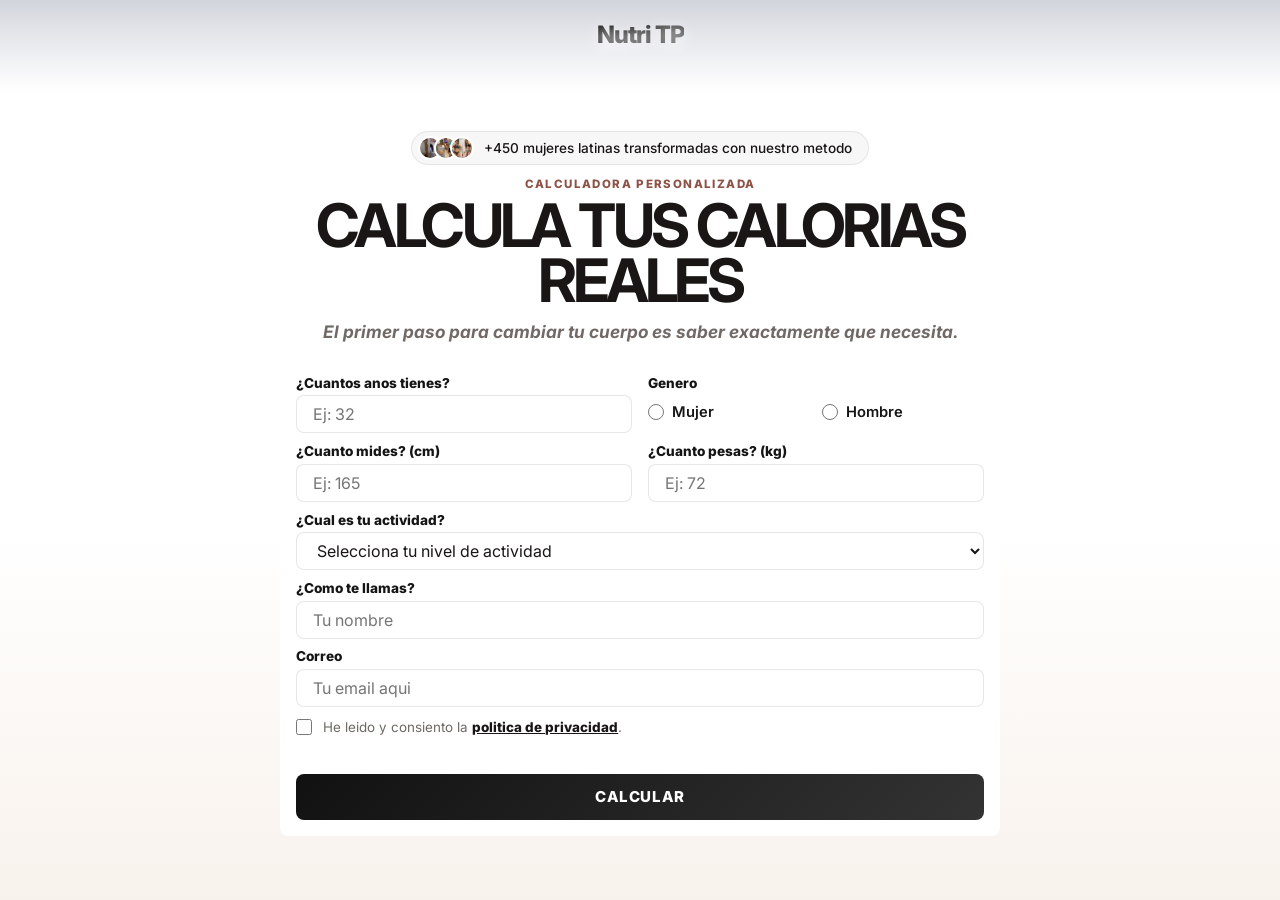
==== commit b1d9ca20: "Harden repo and add price countdown" ====
--- a/calorias/index.html
+++ b/calorias/index.html
@@ -3,9 +3,10 @@
 <head>
     <meta charset="UTF-8">
     <meta name="viewport" content="width=device-width, initial-scale=1.0">
-    <title>Calcula tus calorias | Nutri TP</title>
-    <meta name="description" content="Calculadora de calorias diaria de Nutri TP para mujeres latinas que quieren empezar su cambio con datos claros.">
+    <title>Calculadora de calorías diaria para mujeres latinas | Nutri TP</title>
+    <meta name="description" content="Calcula tus calorías reales para mantener, perder o ganar peso con la calculadora gratuita de Nutri TP. Empieza tu cambio con números claros.">
     <meta name="robots" content="index, follow">
+    <meta name="author" content="Nutri TP">
     <meta name="theme-color" content="#f8f2ec">
     <!-- Google Tag Manager -->
     <script>(function(w,d,s,l,i){w[l]=w[l]||[];w[l].push({'gtm.start':
@@ -14,7 +15,35 @@
     'https://www.googletagmanager.com/gtm.js?id='+i+dl;f.parentNode.insertBefore(j,f);
     })(window,document,'script','dataLayer','GTM-MWN6KKHT');</script>
     <!-- End Google Tag Manager -->
-    <link rel="canonical" href="https://cute-monstera-3b5ed7.netlify.app/calorias/">
+    <link rel="canonical" href="https://nutritp.com/calorias/">
+    <meta property="og:locale" content="es_ES">
+    <meta property="og:type" content="website">
+    <meta property="og:site_name" content="Nutri TP">
+    <meta property="og:title" content="Calculadora de calorías diaria | Nutri TP">
+    <meta property="og:description" content="Descubre tus calorías reales para mantener, perder o ganar peso y empieza tu cambio con datos claros.">
+    <meta property="og:url" content="https://nutritp.com/calorias/">
+    <meta property="og:image" content="https://nutritp.com/sonia-corte.jpeg">
+    <meta property="og:image:alt" content="Resultado real de una clienta de Nutri TP">
+    <meta name="twitter:card" content="summary_large_image">
+    <meta name="twitter:title" content="Calculadora de calorías diaria | Nutri TP">
+    <meta name="twitter:description" content="Calcula tus calorías reales para mantener, perder o ganar peso con Nutri TP.">
+    <meta name="twitter:image" content="https://nutritp.com/sonia-corte.jpeg">
+    <script type="application/ld+json">
+        {
+            "@context": "https://schema.org",
+            "@type": "WebApplication",
+            "name": "Calculadora de calorías Nutri TP",
+            "url": "https://nutritp.com/calorias/",
+            "applicationCategory": "HealthApplication",
+            "operatingSystem": "All",
+            "description": "Calculadora gratuita para estimar calorías diarias de mantenimiento, pérdida y ganancia de peso.",
+            "provider": {
+                "@type": "Organization",
+                "name": "Nutri TP",
+                "url": "https://nutritp.com/"
+            }
+        }
+    </script>
     <link rel="preconnect" href="https://fonts.googleapis.com">
     <link rel="preconnect" href="https://fonts.gstatic.com" crossorigin>
     <link href="https://fonts.googleapis.com/css2?family=Inter:wght@400;500;700;800&display=swap" rel="stylesheet">
--- a/calorias/styles.css
+++ b/calorias/styles.css
@@ -46,7 +46,7 @@
     width: min(100%, 1180px);
     min-height: 100vh;
     margin: 0 auto;
-    padding: 3.45rem 1rem 0.75rem;
+    padding: 3.6rem 1rem 0.8rem;
     display: grid;
     place-items: center;
 }
@@ -83,7 +83,7 @@
 }
 
 .calculator-card {
-    padding: clamp(1rem, 2.4vw, 2rem) clamp(1rem, 3vw, 2rem) 0.5rem;
+    padding: clamp(1rem, 2.5vw, 1.9rem) clamp(1rem, 3vw, 2rem) 0.5rem;
     text-align: center;
 }
 
@@ -120,7 +120,7 @@
 .badge-proof {
     width: fit-content;
     max-width: 100%;
-    margin: 0 auto 0.65rem;
+    margin: 0 auto 0.75rem;
     display: inline-flex;
     align-items: center;
     gap: 10px;
@@ -166,7 +166,7 @@
 
 .eyebrow {
     color: var(--accent-strong);
-    font-size: 0.78rem;
+    font-size: 0.72rem;
     font-weight: 800;
     letter-spacing: 0.12em;
     text-align: center;
@@ -174,8 +174,8 @@
 }
 
 h1 {
-    margin-top: 0.35rem;
-    font-size: clamp(2rem, 4.6vw, 3.65rem);
+    margin-top: 0.4rem;
+    font-size: clamp(2rem, 4.7vw, 3.75rem);
     line-height: 0.92;
     letter-spacing: -0.06em;
     text-align: center;
@@ -189,9 +189,9 @@
 .intro,
 .result-intro {
     max-width: 42rem;
-    margin: 0.55rem auto 0.75rem;
+    margin: 0.65rem auto 0.85rem;
     color: var(--text-secondary);
-    font-size: clamp(0.95rem, 1.8vw, 1.1rem);
+    font-size: clamp(0.95rem, 1.8vw, 1.08rem);
     font-style: italic;
     font-weight: 700;
     line-height: 1.55;
@@ -203,16 +203,16 @@
     margin: 0 auto;
     border-radius: 8px;
     background: #ffffff;
-    padding: clamp(0.55rem, 1.35vw, 0.9rem);
-    display: grid;
-    gap: 0.55rem;
+    padding: clamp(0.7rem, 1.7vw, 1rem);
+    display: grid;
+    gap: 0.62rem;
     text-align: left;
 }
 
 .form-row {
     display: grid;
     grid-template-columns: repeat(2, minmax(0, 1fr));
-    gap: 0.72rem 1rem;
+    gap: 0.62rem 1rem;
 }
 
 .field {
@@ -232,7 +232,7 @@
 }
 
 .radio-grid {
-    min-height: 42px;
+    min-height: 38px;
     display: grid;
     grid-template-columns: repeat(2, minmax(0, 1fr));
     align-items: center;
@@ -311,7 +311,7 @@
 }
 
 .form-error {
-    min-height: 1.2rem;
+    min-height: 0.8rem;
     color: #b42318;
     font-size: 0.9rem;
     font-weight: 700;
@@ -325,6 +325,12 @@
     padding: 0;
     color: var(--text-primary);
     background: transparent;
+    margin: auto;
+}
+
+.privacy-modal[open] {
+    display: grid;
+    place-items: center;
 }
 
 .privacy-modal::backdrop {
@@ -509,13 +515,13 @@
     }
 
     .calculator-header {
-        padding: 0.55rem 1rem 1.4rem;
+        padding: 1rem 1rem 2.2rem;
     }
 
     .calculator-shell,
     .result-shell {
         min-height: auto;
-        padding: 2.15rem 0.75rem 0.8rem;
+        padding: 3.65rem 0.75rem 2rem;
         align-items: start;
     }
 
@@ -534,7 +540,7 @@
     }
 
     .brand-mark {
-        font-size: 1.05rem;
+        font-size: 1.25rem;
     }
 
     .brand-mark-large {
@@ -543,26 +549,26 @@
     }
 
     .eyebrow {
-        font-size: 0.54rem;
-        letter-spacing: 0.085em;
+        font-size: 0.62rem;
+        letter-spacing: 0.1em;
     }
 
     h1 {
-        max-width: 14ch;
+        max-width: 10.2ch;
         margin-left: auto;
         margin-right: auto;
-        font-size: clamp(1.25rem, 6.4vw, 1.58rem);
-        line-height: 0.9;
+        font-size: clamp(1.65rem, 8.8vw, 2.1rem);
+        line-height: 0.92;
         letter-spacing: -0.045em;
     }
 
     .intro,
     .result-intro {
         width: min(100%, 21rem);
-        margin-top: 0.35rem;
-        margin-bottom: 0.38rem;
-        font-size: 0.66rem;
-        line-height: 1.2;
+        margin-top: 0.55rem;
+        margin-bottom: 0.75rem;
+        font-size: 0.84rem;
+        line-height: 1.35;
         text-wrap: balance;
     }
 
@@ -572,7 +578,7 @@
         padding: 0;
         border: 0;
         box-shadow: none;
-        gap: 0.34rem;
+        gap: 0.5rem;
     }
 
     .badge-proof {
@@ -592,32 +598,28 @@
         white-space: normal;
     }
 
-    .form-row {
-        grid-template-columns: repeat(2, minmax(0, 1fr));
-        gap: 0.34rem 0.65rem;
-    }
-
+    .form-row,
     .result-item {
         grid-template-columns: 1fr;
     }
 
     .radio-grid {
         grid-template-columns: 1fr 1fr;
-        min-height: 27px;
-        gap: 0.28rem;
+        min-height: 34px;
+        gap: 0.5rem;
     }
 
     .field {
-        gap: 0.16rem;
+        gap: 0.25rem;
     }
 
     .field span,
     .fieldset legend {
-        font-size: 0.62rem;
+        font-size: 0.78rem;
     }
 
     .radio-grid label {
-        font-size: 0.68rem;
+        font-size: 0.86rem;
     }
 
     input[type="radio"],
@@ -630,28 +632,27 @@
 
     input,
     select {
-        min-height: 30px;
+        min-height: 38px;
         border-radius: 8px;
+        font-size: 0.88rem;
+        padding-inline: 0.75rem;
+    }
+
+    .privacy-check {
+        gap: 0.55rem;
         font-size: 0.72rem;
-        padding-inline: 0.55rem;
-    }
-
-    .privacy-check {
-        gap: 0.45rem;
-        font-size: 0.62rem;
-        line-height: 1.2;
+        line-height: 1.3;
+    }
+
+    .form-error {
+        min-height: 0.95rem;
+        font-size: 0.76rem;
+    }
+
+    .submit-button {
+        min-height: 43px;
         margin-top: 0.05rem;
-    }
-
-    .form-error {
-        min-height: 0.65rem;
-        font-size: 0.68rem;
-    }
-
-    .submit-button {
-        min-height: 34px;
-        margin-top: 0.05rem;
-        font-size: 0.72rem;
+        font-size: 0.82rem;
     }
 
     .privacy-panel {
